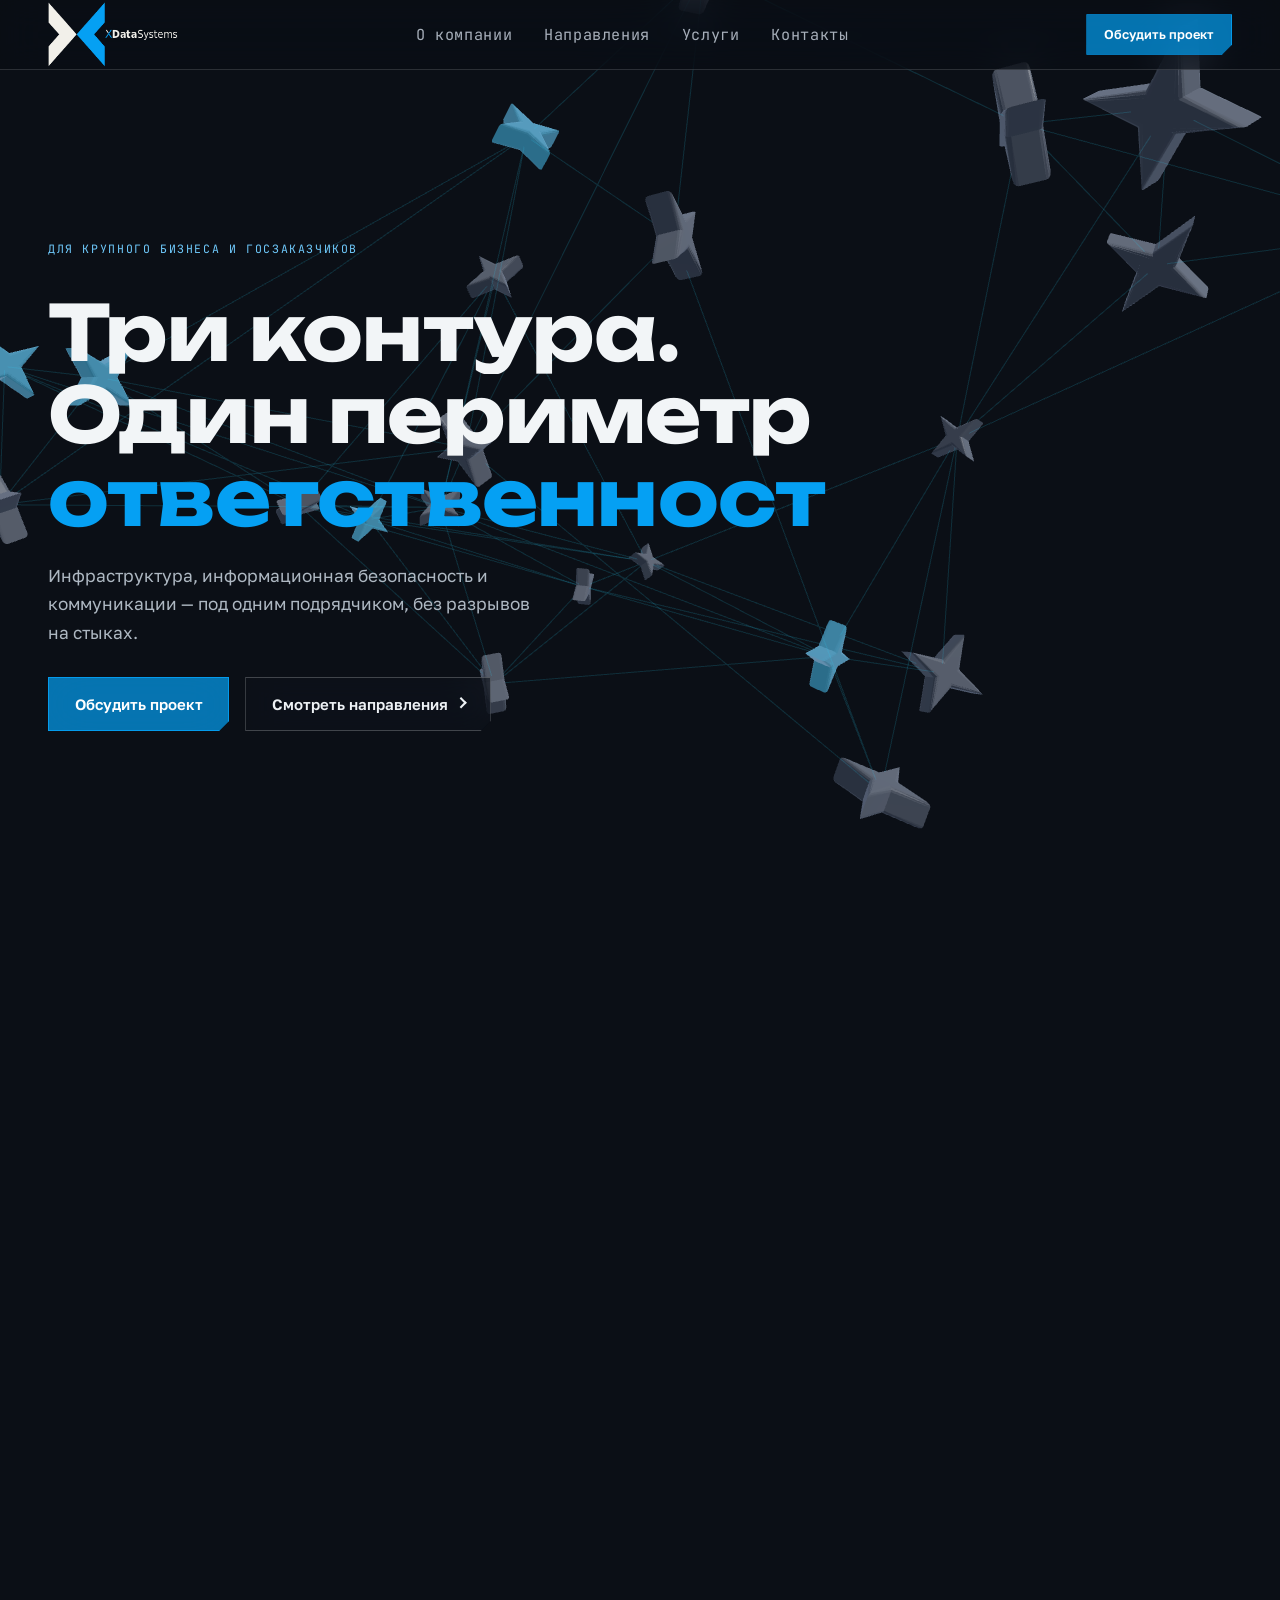
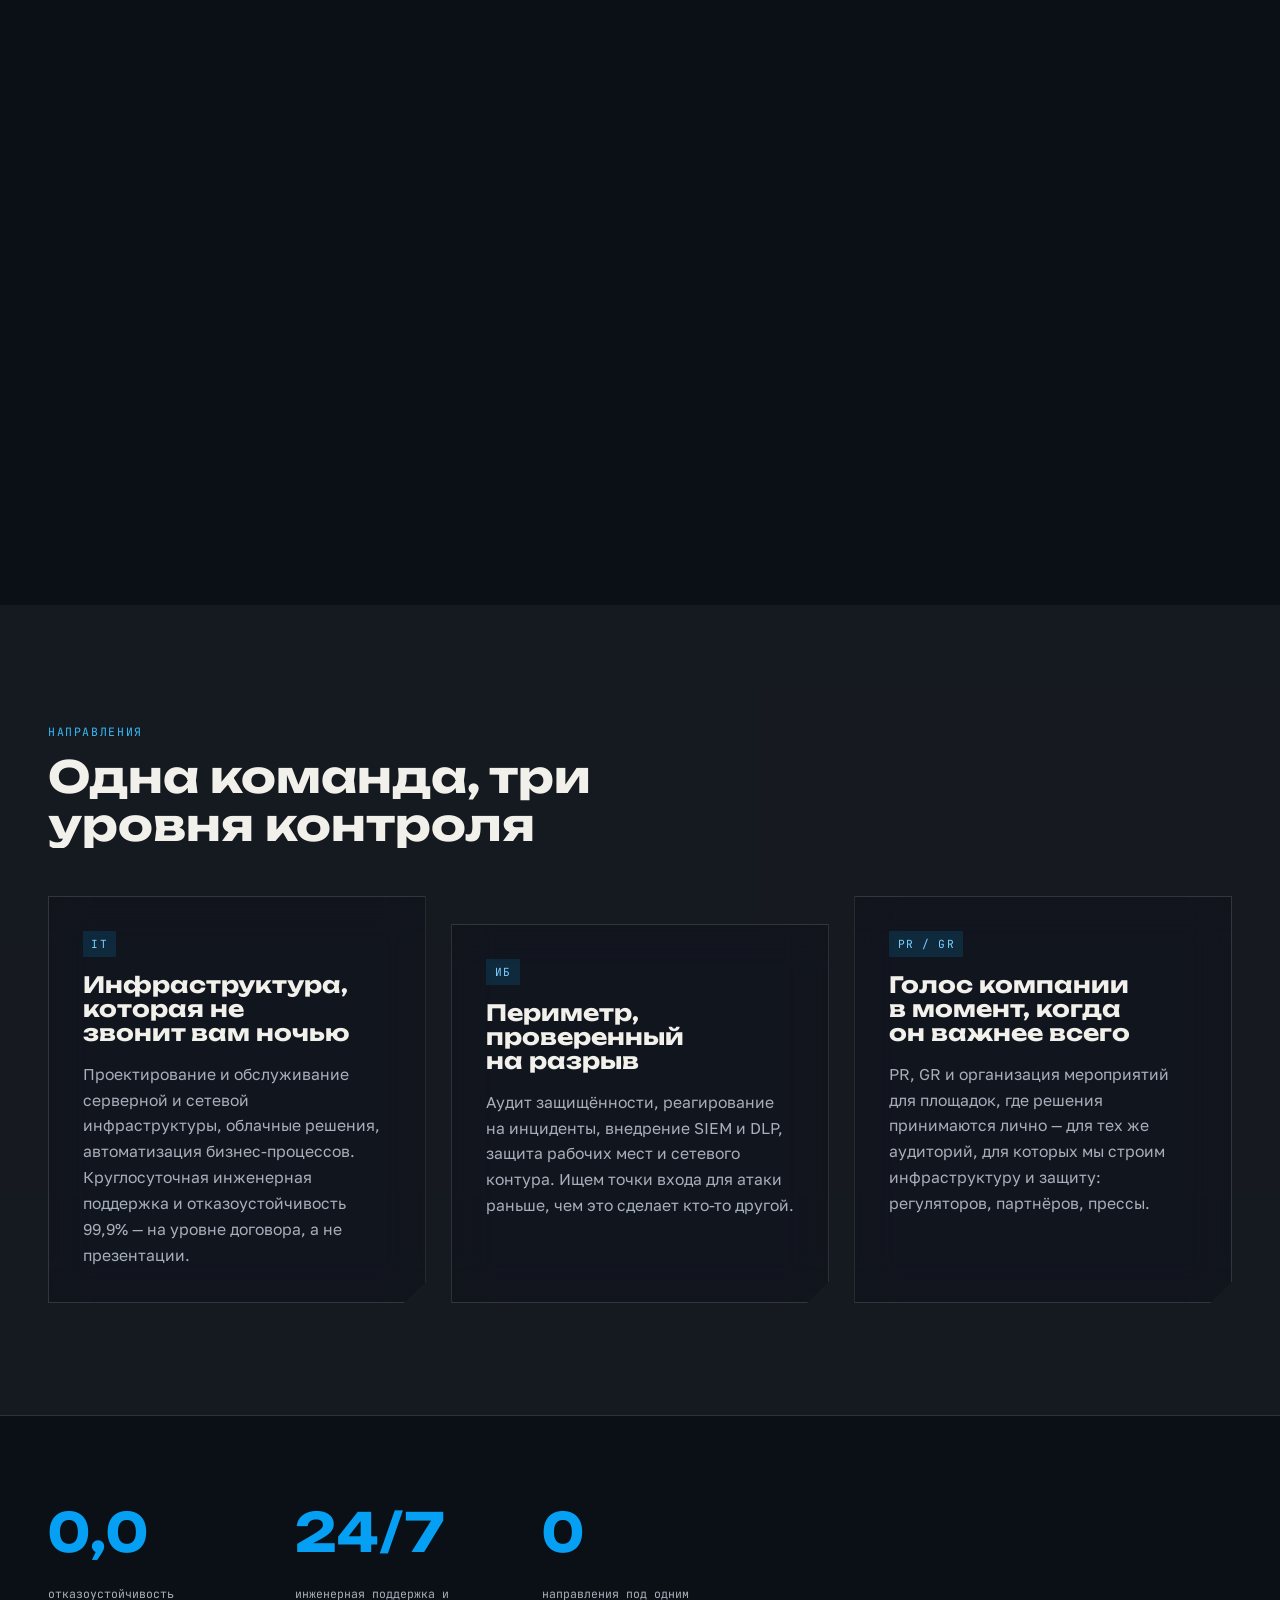
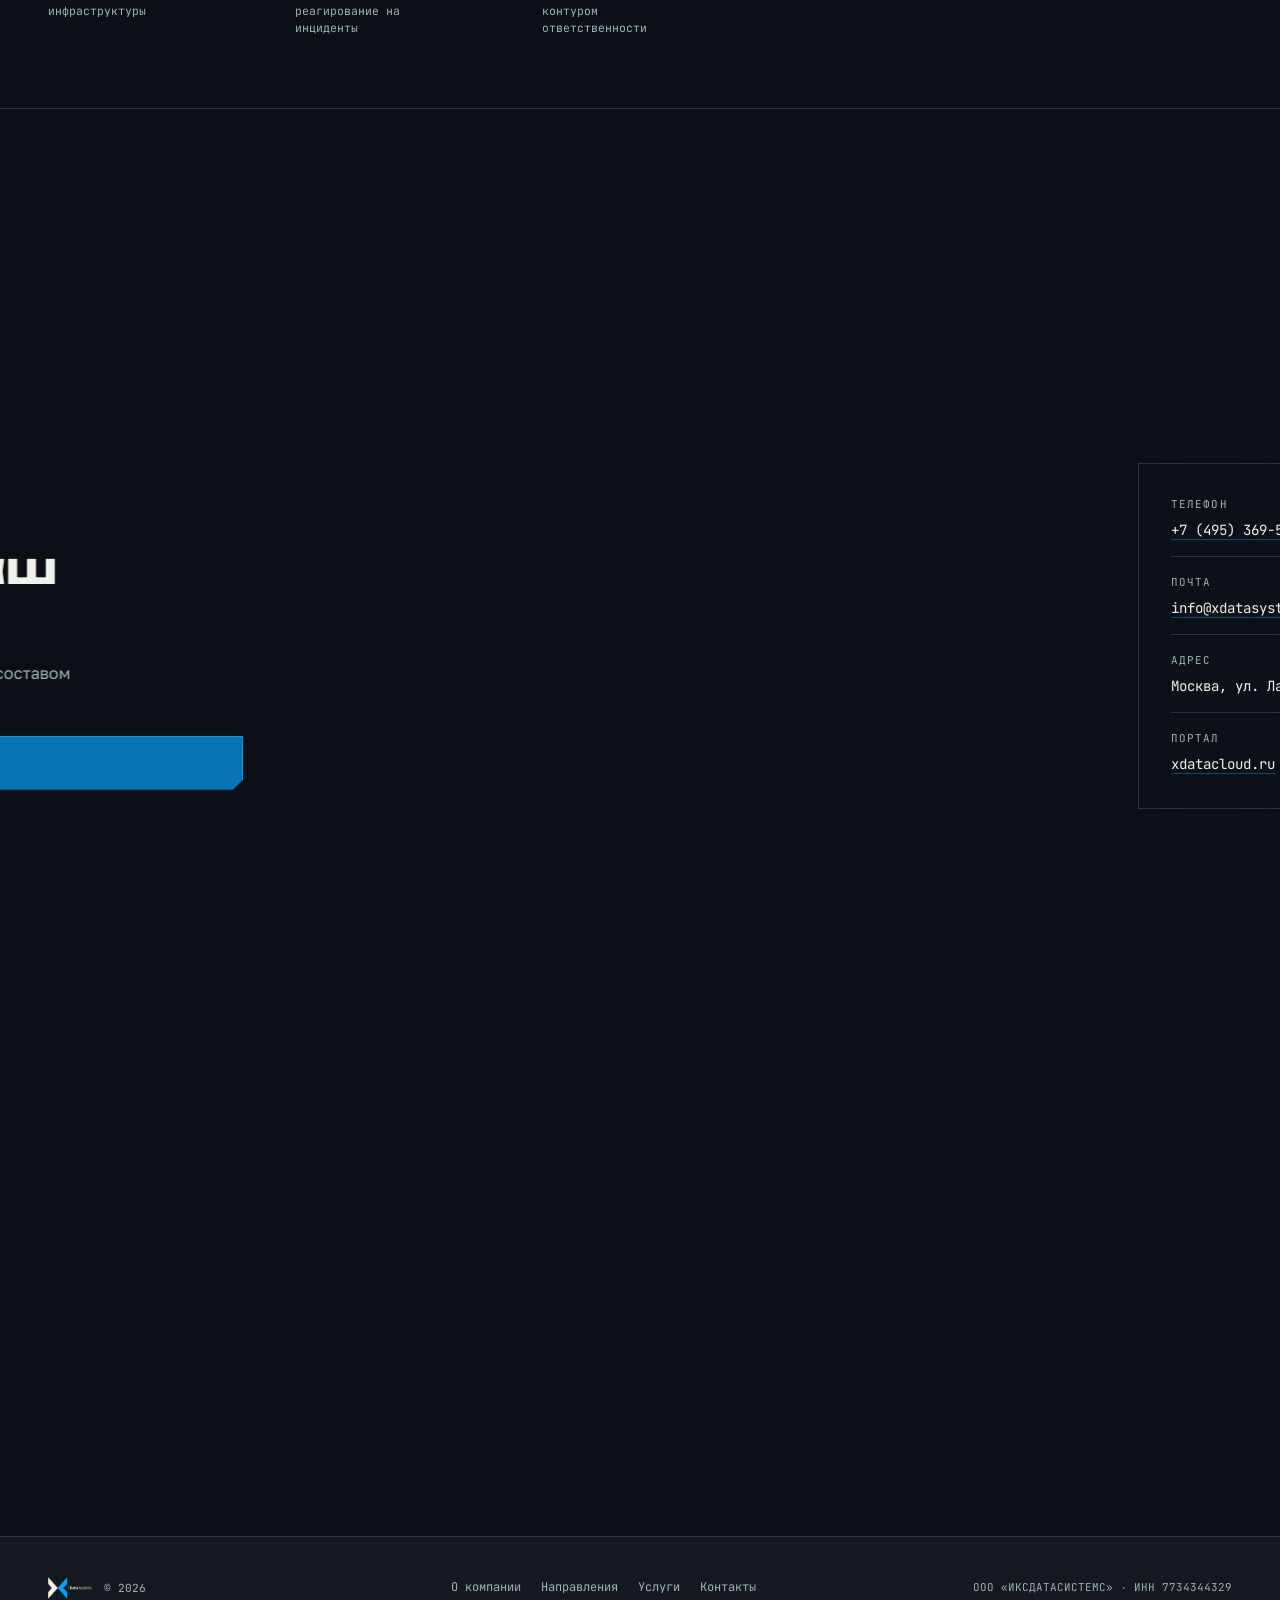
==== index.html @ be824188 "feat: XDataSystems site — dark glass theme, 3D background, scroll choreography Static multi-page sit" ====
<!doctype html>
<html lang="ru">
<head>
  <meta charset="utf-8">
  <meta name="viewport" content="width=device-width, initial-scale=1">
  <title>XDataSystems — Три контура. Один периметр.</title>
  <meta name="description" content="XDataSystems — инфраструктура, информационная безопасность и коммуникации под одним подрядчиком.">
  <link rel="icon" href="img/logo.png">
  <link rel="stylesheet" href="css/base.css">
  <link rel="stylesheet" href="css/index.css">
</head>
<body>
  <canvas id="bg-scene" aria-hidden="true"></canvas>
  <div class="scroll-progress"></div>

  <header class="site-header">
    <div class="container nav">
      <a href="index.html" class="nav-logo"><img src="img/logo-light.png" alt="XDataSystems"></a>
      <input type="checkbox" id="nav-toggle" class="nav-toggle">
      <ul class="nav-links">
        <li><a href="index.html#about">О компании</a></li>
        <li><a href="index.html#pillars">Направления</a></li>
        <li><a href="pages.html">Услуги</a></li>
        <li><a href="index.html#contact">Контакты</a></li>
      </ul>
      <div class="nav-right">
        <a href="index.html#contact" class="btn btn-primary btn-small">Обсудить проект</a>
        <label for="nav-toggle" class="nav-toggle-label" aria-label="Меню">
          <span></span><span></span><span></span>
        </label>
      </div>
    </div>
  </header>

  <main>
    <section id="hero" class="hero">
      <div class="container">
        <div class="hero-inner">
          <p class="kicker reveal-line">Для крупного бизнеса и госзаказчиков</p>
          <h1 class="hero-title">
            <span class="line-mask"><span class="line-inner">Три контура.</span></span>
            <span class="line-mask"><span class="line-inner">Один периметр</span></span>
            <span class="line-mask"><span class="line-inner">ответственности.</span></span>
          </h1>
          <p class="hero-sub reveal-line">Инфраструктура, информационная безопасность и коммуникации — под одним подрядчиком, без разрывов на стыках.</p>
          <div class="hero-cta reveal-line">
            <a href="#contact" class="btn btn-primary">Обсудить проект</a>
            <a href="#about" class="btn btn-ghost">Смотреть направления <span class="btn-arrow" aria-hidden="true"></span></a>
          </div>
        </div>
      </div>
    </section>

    <section id="about" class="about">
      <!-- held by its own pin so the parallax + heading wipe have time to
           read, instead of flashing past at native scroll speed -->
      <div id="about-pin-wrap" class="pin-wrap pin-wrap-medium">
        <div class="pin-stage">
          <div class="container">
            <div class="about-head" data-reveal="clip">
              <p class="kicker">О компании</p>
              <h2>Когда системы, защита и репутация — один периметр</h2>
            </div>
            <div class="about-body" data-reveal="clip">
              <p>Крупная организация редко теряет данные и репутацию по отдельности: инцидент в инфраструктуре становится темой для прессы быстрее, чем успевает отреагировать служба безопасности. XDataSystems строит инфраструктуру, защищает её и говорит от имени заказчика в публичном поле — как один подрядчик с единым контуром ответственности, а не три подрядчика, которые обмениваются письмами постфактум.</p>
            </div>
          </div>
        </div>
      </div>
    </section>

    <section id="pillars" class="pillars">
      <div class="container">
        <div class="pillars-head" data-reveal="clip">
          <p class="kicker">Направления</p>
          <h2>Одна команда, три уровня контроля</h2>
        </div>

        <article class="pillar-card card-a" data-reveal="up">
          <span class="pillar-tag">IT</span>
          <h3>Инфраструктура, которая не звонит вам ночью</h3>
          <p>Проектирование и обслуживание серверной и сетевой инфраструктуры, облачные решения, автоматизация бизнес-процессов. Круглосуточная инженерная поддержка и отказоустойчивость 99,9% — на уровне договора, а не презентации.</p>
        </article>

        <article class="pillar-card card-b" data-reveal="up" data-reveal-delay="1">
          <span class="pillar-tag">ИБ</span>
          <h3>Периметр, проверенный на разрыв</h3>
          <p>Аудит защищённости, реагирование на инциденты, внедрение SIEM и DLP, защита рабочих мест и сетевого контура. Ищем точки входа для атаки раньше, чем это сделает кто-то другой.</p>
        </article>

        <article class="pillar-card card-c" data-reveal="up" data-reveal-delay="2">
          <span class="pillar-tag">PR / GR</span>
          <h3>Голос компании в момент, когда он важнее всего</h3>
          <p>PR, GR и организация мероприятий для площадок, где решения принимаются лично — для тех же аудиторий, для которых мы строим инфраструктуру и защиту: регуляторов, партнёров, прессы.</p>
        </article>
      </div>
    </section>

    <section id="stats" class="stats" aria-label="Показатели">
      <h2 class="sr-only">Показатели</h2>
      <div class="container stats-grid">
        <div class="stat" data-reveal="up">
          <span class="stat-num" data-count data-value="99.9">0</span>
          <span class="stat-label">отказоустойчивость инфраструктуры</span>
        </div>
        <div class="stat" data-reveal="up" data-reveal-delay="1">
          <span class="stat-num">24/7</span>
          <span class="stat-label">инженерная поддержка и реагирование на инциденты</span>
        </div>
        <div class="stat" data-reveal="up" data-reveal-delay="2">
          <span class="stat-num" data-count data-value="3">0</span>
          <span class="stat-label">направления под одним контуром ответственности</span>
        </div>
      </div>
    </section>

    <section id="contact" class="contact">
      <!-- pinned "closing perimeter": the two panels hold apart, then
           converge as you scroll through — a different mechanic again -->
      <div id="contact-pin-wrap" class="pin-wrap pin-wrap-short">
        <div class="pin-stage">
          <div class="container">
            <div class="contact-lead" data-reveal="left">
              <p class="kicker">Контакты</p>
              <h2>Обсудим ваш периметр</h2>
              <p>Опишите задачу — вернёмся с оценкой и составом команды в течение рабочего дня.</p>
              <a href="mailto:info@xdatasystems.ru" class="btn btn-primary">Написать на info@xdatasystems.ru</a>
            </div>
            <div class="contact-data" data-reveal="right" data-reveal-delay="1">
              <dl>
                <div><dt>Телефон</dt><dd><a href="tel:+74953695650">+7 (495) 369-56-50</a></dd></div>
                <div><dt>Почта</dt><dd><a href="mailto:info@xdatasystems.ru">info@xdatasystems.ru</a></dd></div>
                <div><dt>Адрес</dt><dd>Москва, ул. Лазо, 14-2-21</dd></div>
                <div><dt>Портал</dt><dd><a href="https://xdatacloud.ru">xdatacloud.ru</a></dd></div>
              </dl>
            </div>
          </div>
        </div>
      </div>
    </section>
  </main>

  <footer class="site-footer">
    <div class="container footer-grid">
      <div class="footer-brand"><img src="img/logo-light.png" alt="XDataSystems"><span>© 2026</span></div>
      <nav class="footer-links">
        <a href="index.html#about">О компании</a>
        <a href="index.html#pillars">Направления</a>
        <a href="pages.html">Услуги</a>
        <a href="index.html#contact">Контакты</a>
      </nav>
      <div class="footer-legal">ООО «ИКСДАТАСИСТЕМС» · ИНН 7734344329</div>
    </div>
  </footer>

  <script src="js/main.js"></script>

  <!-- self-hosted, no CDN: three.js core (bg-scene needs PMREMGenerator +
       MeshPhysicalMaterial, both in core — no postprocessing chain needed
       since bg-scene renders directly, no bloom pass) + GSAP/ScrollTrigger
       for the camera choreography -->
  <script src="js/vendor/three/three.min.js"></script>
  <script src="js/vendor/gsap/gsap.min.js"></script>
  <script src="js/vendor/gsap/ScrollTrigger.min.js"></script>
  <script src="js/bg-scene.js"></script>
</body>
</html>
---- css/base.css ----
/* =========================================================
   base.css — shared foundation for ALL templates.
   index.css and pages.css add ONLY what is unique to that
   template. Colors, type, nav, footer, buttons, reveal
   animation engine and layout grid all live here once.
   ========================================================= */

/* ---------- fonts (self-hosted, real files, not CDN) ---------- */
@font-face{ font-family:'Unbounded'; font-weight:700; font-style:normal; font-display:swap; src:url('../fonts/unbounded-700.woff2') format('woff2'); }
@font-face{ font-family:'Unbounded'; font-weight:900; font-style:normal; font-display:swap; src:url('../fonts/unbounded-900.woff2') format('woff2'); }
@font-face{ font-family:'Golos Text'; font-weight:400; font-style:normal; font-display:swap; src:url('../fonts/golos-400.woff2') format('woff2'); }
@font-face{ font-family:'Golos Text'; font-weight:500; font-style:normal; font-display:swap; src:url('../fonts/golos-500.woff2') format('woff2'); }
@font-face{ font-family:'Golos Text'; font-weight:600; font-style:normal; font-display:swap; src:url('../fonts/golos-600.woff2') format('woff2'); }
@font-face{ font-family:'JetBrains Mono'; font-weight:400; font-style:normal; font-display:swap; src:url('../fonts/jbmono-400.woff2') format('woff2'); }
@font-face{ font-family:'JetBrains Mono'; font-weight:500; font-style:normal; font-display:swap; src:url('../fonts/jbmono-500.woff2') format('woff2'); }

/* ---------- tokens ----------
   Dark-glass theme: the page itself is transparent so the fixed
   #bg-scene 3D layer (see below) shows through everywhere, not just
   behind the hero. Text/neutrals flip to light-on-dark; --blue stays
   the exact brand blue sampled from the logo. */
:root{
  --blue: #05a0f3;
  --blue-deep: #35bbfb; /* lighter tint for hover on dark, deep blue would vanish */
  --ink: #f2f0ea;       /* primary text — light, warm-neutral */
  --gray: #a7afba;      /* secondary text */
  --mist: rgba(255,255,255,.045); /* broad section wash, no blur needed at this size */
  --paper: transparent; /* body background — the 3D layer shows through */
  --surface: #10141c;   /* solid fallback where transparency would break UX (mobile nav) */

  --glass-bg: rgba(15,19,27,.55);
  --glass-blur: blur(20px) saturate(150%);

  --line: rgba(255,255,255,.14);
  --blue-dim: rgba(5,160,243,.14);
  --blue-line: rgba(5,160,243,.4);

  --font-display: 'Unbounded', sans-serif;
  --font-body: 'Golos Text', sans-serif;
  --font-mono: 'JetBrains Mono', monospace;

  --fs-h1: clamp(2.25rem, 6vw, 5rem);
  --fs-h2: clamp(1.75rem, 3.6vw, 2.75rem);
  --fs-h3: clamp(1.1rem, 1.8vw, 1.4rem);
  --fs-body: 1.05rem;

  --cut: 16px; /* the signature clipped-corner size, echoes the logo's angular mark */
  --nav-h: 70px;
}

/* ---------- reset ---------- */
*, *::before, *::after{ box-sizing:border-box; }
html{ scroll-behavior:auto; }
body{ margin:0; }
img, svg, canvas{ display:block; max-width:100%; }
ul{ margin:0; padding:0; list-style:none; }
a{ color:inherit; text-decoration:none; }
button{ font:inherit; }

html{ background:#0b0f16; } /* seen only if a browser paints before the canvas/JS is ready */
body{
  background: var(--paper);
  color: var(--ink);
  font-family: var(--font-body);
  font-size: var(--fs-body);
  line-height: 1.65;
  -webkit-font-smoothing: antialiased;
}
::selection{ background: var(--blue); color:#fff; }
:focus-visible{ outline:2px solid var(--blue); outline-offset:3px; }

/* ---------- persistent 3D background ----------
   Fixed behind literally everything; the page's own sections stay
   transparent (or a faint --mist wash) so this reads through as you
   scroll, instead of being hero-only decoration. */
#bg-scene{
  position:fixed; inset:0; width:100vw; height:100vh;
  z-index:-1; background:#0b0f16; /* instant fallback color before WebGL's first frame */
}

h1,h2,h3{ font-family: var(--font-display); color: var(--ink); font-weight:700; line-height:1.08; margin:0; text-wrap:balance; }
h2{ font-size: var(--fs-h2); }
h3{ font-size: var(--fs-h3); }
p{ margin:0; color: var(--gray); }

.sr-only{ position:absolute; width:1px; height:1px; padding:0; margin:-1px; overflow:hidden; clip:rect(0,0,0,0); white-space:nowrap; border:0; }

.kicker{
  font-family: var(--font-mono);
  font-size:.72rem; letter-spacing:.14em; text-transform:uppercase;
  color: var(--blue-deep);
  display:inline-block; margin-bottom:.75rem;
}

/* ---------- layout ---------- */
.container{
  display:grid;
  grid-template-columns: repeat(12, 1fr);
  column-gap: clamp(1rem, 2vw, 1.75rem);
  padding-inline: clamp(1.25rem, 4vw, 3rem);
  max-width: 1320px;
  margin-inline:auto;
}
.full{ grid-column: 1 / -1; }

/* ---------- buttons (signature clipped corner, no rounded-lg) ----------
   both variants are glass now, not flat fills — a translucent blue pane
   for primary, dark glass for ghost, so buttons read as the same material
   as the cards instead of sitting on top of the scene like flat UI chrome. */
.btn{
  font-family: var(--font-body); font-weight:600; font-size:.94rem;
  padding:.85rem 1.6rem;
  display:inline-flex; align-items:center; gap:.55rem;
  clip-path: polygon(0 0, 100% 0, 100% calc(100% - 10px), calc(100% - 10px) 100%, 0 100%);
  transition: transform .22s ease, background .22s ease, color .22s ease, border-color .22s ease;
  border:1px solid transparent;
  -webkit-backdrop-filter: var(--glass-blur); backdrop-filter: var(--glass-blur);
}
.btn-primary{ background: rgba(5,160,243,.7); color:#fff; border-color: rgba(5,160,243,.9); }
.btn-primary:hover{ background: rgba(5,160,243,.88); transform: translateY(-2px); }
.btn-ghost{ background: var(--glass-bg); color: var(--ink); border-color: var(--line); }
.btn-ghost:hover{ border-color: var(--blue); color: var(--blue-deep); background: rgba(5,160,243,.12); transform: translateY(-2px); }
.btn-small{ padding:.55rem 1.05rem; font-size:.8rem; }
.btn-arrow{ width:.5em; height:.5em; border-right:2px solid currentColor; border-bottom:2px solid currentColor; transform:rotate(-45deg); margin-top:-.2em; }

/* ---------- site header / nav (shared markup+behavior on every template) ---------- */
.site-header{
  position:fixed; top:0; left:0; right:0; height:var(--nav-h); z-index:100;
  background: rgba(10,13,19,.55);
  -webkit-backdrop-filter: var(--glass-blur); backdrop-filter: var(--glass-blur);
  border-bottom:1px solid var(--line);
}
.nav{
  height:100%; display:flex; align-items:center; justify-content:space-between;
}
.nav-logo{ display:flex; align-items:center; }
.nav-logo img{ height:65px; width:auto; }
.nav-links{ display:flex; align-items:center; gap:2rem; }
.nav-links a{
  font-family: var(--font-mono); font-size:.95rem; letter-spacing:.04em;
  color: var(--gray); transition: color .2s ease;
}
.nav-links a:hover{ color: var(--blue-deep); }
.nav-links a[aria-current="page"]{ color: var(--blue-deep); font-weight:600; }
.nav-right{ display:flex; align-items:center; gap:1.75rem; }

.nav-toggle{ display:none; }
.nav-toggle-label{ display:none; }
@media (max-width: 860px){
  .nav-links{
    position:fixed; inset: var(--nav-h) 0 0 0; background: var(--surface);
    flex-direction:column; align-items:flex-start; gap:1.5rem;
    padding: 2rem clamp(1.25rem,4vw,3rem);
    transform: translateX(100%); transition: transform .35s cubic-bezier(.16,1,.3,1);
  }
  .nav-links a{ font-size:1rem; }
  .nav-toggle:checked ~ .nav-links{ transform: translateX(0); }
  .nav-toggle-label{
    display:flex; flex-direction:column; gap:5px; width:22px; cursor:pointer; z-index:101;
  }
  .nav-toggle-label span{ height:2px; background:var(--ink); transition: transform .25s ease, opacity .25s ease; }
  .nav-toggle:checked ~ .nav-toggle-label span:nth-child(1){ transform: translateY(7px) rotate(45deg); }
  .nav-toggle:checked ~ .nav-toggle-label span:nth-child(2){ opacity:0; }
  .nav-toggle:checked ~ .nav-toggle-label span:nth-child(3){ transform: translateY(-7px) rotate(-45deg); }
  .nav .btn-small{ display:none; }
}

/* ---------- scroll progress (thin, functional, shared) ---------- */
.scroll-progress{
  position:fixed; top:0; left:0; height:3px; width:0%; background: var(--blue);
  z-index:200; transition: width .05s linear;
}

/* ---------- breadcrumb (used on interior templates, generic enough to share) ---------- */
.breadcrumb{
  display:flex; flex-wrap:wrap; gap:.5rem; align-items:center;
  font-family: var(--font-mono); font-size:.75rem; color: var(--gray); letter-spacing:.02em;
}
.breadcrumb a{ color: var(--gray); }
.breadcrumb a:hover{ color: var(--blue-deep); }
.breadcrumb .sep{ color: var(--line); }

/* ---------- footer ---------- */
.site-footer{ border-top:1px solid var(--line); padding-block:2.5rem; background: var(--mist); }
.footer-grid{ align-items:center; row-gap:1.25rem; }
.footer-brand{ grid-column: 1 / 5; display:flex; align-items:center; gap:.75rem; }
.footer-brand img{ height:22px; }
.footer-brand span{ font-family: var(--font-mono); font-size:.7rem; color: var(--gray); }
.footer-links{ grid-column: 5 / 9; display:flex; flex-wrap:wrap; gap:1.25rem; font-family: var(--font-mono); font-size:.75rem; }
.footer-links a{ color: var(--gray); }
.footer-links a:hover{ color: var(--blue-deep); }
.footer-legal{ grid-column: 9 / 13; text-align:right; font-family: var(--font-mono); font-size:.68rem; color: var(--gray); }
@media (max-width: 860px){
  .footer-brand, .footer-links, .footer-legal{ grid-column: 1 / -1; text-align:left; }
}

/* ---------- reveal-on-scroll engine (shared by every template) ---------- */
[data-reveal]{ transition: opacity .8s ease, transform .9s cubic-bezier(.16,1,.3,1), clip-path 1s cubic-bezier(.16,1,.3,1); }

[data-reveal="clip"]{ clip-path: inset(0 0 100% 0); opacity:0; }
[data-reveal="clip"].is-visible{ clip-path: inset(0 0 0% 0); opacity:1; }

[data-reveal="up"]{ opacity:0; transform: translateY(24px); }
[data-reveal="up"].is-visible{ opacity:1; transform: translateY(0); }

[data-reveal="left"]{ opacity:0; transform: translateX(-28px); }
[data-reveal="left"].is-visible{ opacity:1; transform: translateX(0); }

[data-reveal="right"]{ opacity:0; transform: translateX(28px); }
[data-reveal="right"].is-visible{ opacity:1; transform: translateX(0); }

[data-reveal-delay="1"]{ transition-delay:.1s; }
[data-reveal-delay="2"]{ transition-delay:.2s; }
[data-reveal-delay="3"]{ transition-delay:.3s; }

.line-mask{ display:block; overflow:hidden; }
.line-inner{ display:block; transform: translateY(112%); transition: transform 1s cubic-bezier(.16,1,.3,1); }
body.loaded .line-inner{ transform: translateY(0); }
.line-mask:nth-child(1) .line-inner{ transition-delay:.12s; }
.line-mask:nth-child(2) .line-inner{ transition-delay:.24s; }
.line-mask:nth-child(3) .line-inner{ transition-delay:.36s; }

@media (prefers-reduced-motion: reduce){
  [data-reveal], .line-inner{ transition:none !important; opacity:1 !important; transform:none !important; clip-path:none !important; }
}

/* ---------- pinned scroll-track: generic "hold the section, animate its
   content across the hold" mechanism. main.js drives the actual motion;
   any page can reuse the wrap/stage pair for its own content. ---------- */
.pin-wrap{ position:relative; height:190vh; }
.pin-wrap-medium{ height:145vh; }
.pin-wrap-short{ height:150vh; }
.pin-stage{ position:sticky; top:0; height:100vh; display:flex; align-items:center; overflow:hidden; }

@media (prefers-reduced-motion: reduce){
  .pin-wrap{ height:auto !important; }
  .pin-stage{ position:static !important; height:auto !important; overflow:visible !important; padding-block: clamp(2rem,5vw,3.5rem); }
}

/* no-js: never leave content invisible */
.no-js [data-reveal], .no-js .line-inner{ opacity:1 !important; transform:none !important; clip-path:none !important; }
---- css/index.css ----
/* =========================================================
   index.css — ONLY what is unique to the homepage.
   Everything shared (colors, type, nav, footer, buttons,
   reveal engine, glass tokens) lives in base.css. The 3D
   background itself lives in #bg-scene (fixed, z-index:-1,
   see base.css) — every section here is transparent or a
   faint --mist wash so it reads through as you scroll.
   ========================================================= */

/* ---------- hero ---------- */
.hero{
  position:relative; overflow:hidden;
  min-height: 100vh;
  padding-top: var(--nav-h);
  display:flex; align-items:center;
}

.hero-inner{
  position:relative; z-index:2;
  grid-column: 1 / 9;
  padding-block: clamp(2.5rem, 6vw, 4rem);
  display:flex; flex-direction:column; gap:1.35rem;
  /* recedes as you start scrolling, instead of just sliding off under the next section */
  opacity: calc(1 - var(--scrub, 0) * 1.15);
  transform: translateY(calc(var(--scrub, 0) * 40px)) scale(calc(1 - var(--scrub, 0) * 0.06));
}
@media (max-width: 900px){ .hero-inner{ grid-column: 1 / -1; } }
@media (prefers-reduced-motion: reduce){
  .hero-inner{ opacity:1 !important; transform:none !important; }
}

.hero-inner .kicker{ color: #6fc9fb; }
.hero-title .line-inner{ color: #f2f5f7; }
.hero-title .line-mask:last-child .line-inner{ color: var(--blue); }
.hero-sub{ color:#aeb8c2; }
.hero .btn-ghost{ border-color: rgba(255,255,255,.22); color:#eef2f5; }
.hero .btn-ghost:hover{ border-color: var(--blue); color: var(--blue); }

.reveal-line{ opacity:0; transform: translateY(14px); transition: opacity .8s ease, transform .8s cubic-bezier(.16,1,.3,1); }
body.loaded .reveal-line{ opacity:1; transform: translateY(0); }
.hero-sub.reveal-line{ transition-delay:.5s; }
.hero-cta.reveal-line{ transition-delay:.65s; }
.hero-inner > .kicker.reveal-line{ transition-delay:.05s; }

.hero-title{ font-size: var(--fs-h1); letter-spacing:-.01em; }
.hero-sub{ max-width:46ch; font-size:1.08rem; }
.hero-cta{ display:flex; gap:1rem; flex-wrap:wrap; margin-top:.5rem; }

/* ---------- about: pinned two-speed parallax + a heading that wipes in
   as the hold progresses — a different mechanic from the hero's recede
   and the pillars below. ---------- */
.about{ overflow:clip; }
.about-head{ grid-column: 1 / 6; transform: translateY(calc(var(--scrub, 0) * -22px)); }
.about-body{ grid-column: 7 / 13; padding-top:.4rem; transform: translateY(calc(var(--scrub, 0) * 16px)); }
/* the entrance clip/opacity should still ease in, but the scrub transform above must track
   the scrollbar 1:1 with no easing — so replace the generic [data-reveal] transition here */
.about-head, .about-body{ transition: opacity .8s ease, clip-path 1s cubic-bezier(.16,1,.3,1); }
.about-head h2{
  clip-path: inset(0 calc((1 - min(var(--scrub, 0) * 2.5, 1)) * 100%) 0 0);
}
.about-body p{ color: var(--ink); font-size:1.05rem; line-height:1.75; max-width:58ch; }
@media (max-width: 900px){
  .about-head, .about-body{ grid-column: 1 / -1; transform:none; }
  .about-body{ margin-top:1.25rem; }
}
@media (prefers-reduced-motion: reduce){
  .about-head, .about-body{ transform:none !important; }
  .about-head h2{ clip-path:none !important; }
}

/* ---------- pillars: three floating glass cards. The "different scroll
   speed" for this section now comes from the 3D camera doing its big
   orbit move behind them (see js/bg-scene.js), not from the cards
   themselves sliding around — a DOM trick fighting the page's native
   scroll is exactly what read as "cheap" here. ---------- */
.pillars{ padding-block: clamp(4rem, 9vw, 7rem); background: var(--mist); }
.pillars-head{ grid-column: 1 / -1; margin-bottom: clamp(2rem, 5vw, 3rem); max-width:640px; }
.pillar-card{
  grid-column: span 4;
  background: var(--glass-bg);
  -webkit-backdrop-filter: var(--glass-blur); backdrop-filter: var(--glass-blur);
  border:1px solid var(--line);
  clip-path: polygon(0 0, 100% 0, 100% calc(100% - 22px), calc(100% - 22px) 100%, 0 100%);
  padding: clamp(1.5rem, 3vw, 2.1rem);
  display:flex; flex-direction:column; gap:1rem;
}
.pillar-tag{
  font-family: var(--font-mono); font-size:.7rem; letter-spacing:.1em;
  color: #7cd0ff; background: var(--blue-dim);
  padding:.25rem .55rem; display:inline-block; width:fit-content;
}
.pillar-card p{ font-size:.98rem; }
.card-b{ margin-top: 28px; } /* a quiet vertical offset so the row isn't a rigid grid */
@media (max-width: 900px){
  .pillar-card{ grid-column: 1 / -1; }
  .card-b{ margin-top:0; }
}

/* ---------- stats: quick, native-speed section by design — the 3D
   background shows straight through since nothing here blurs it. ---------- */
.stats{
  border-top:1px solid var(--line); border-bottom:1px solid var(--line);
  padding-block: clamp(3rem,6vw,4.5rem);
}
.stats-grid{ grid-column: 1/-1; display:flex; flex-wrap:wrap; gap: clamp(2rem, 6vw, 5rem); }
.stat{ display:flex; flex-direction:column; gap:.5rem; min-width:170px; }
.stat-num{
  font-family: var(--font-display); font-weight:700; color: var(--blue);
  font-size: clamp(2.1rem, 4.8vw, 3.35rem); font-variant-numeric: tabular-nums;
}
.stat-label{ font-family: var(--font-mono); font-size:.72rem; color: var(--gray); line-height:1.5; max-width:22ch; }

/* ---------- contact: pinned "closing perimeter" — the two panels start
   apart and js/main.js converges them as you scroll through. ---------- */
.contact{ padding-block: clamp(3rem, 6vw, 5rem) 0; }
.contact-lead{ grid-column: 1 / 7; display:flex; flex-direction:column; gap:1.35rem; align-self:center; will-change:transform; }
.contact-lead p{ font-size:1.02rem; max-width:44ch; }
.contact-data{
  grid-column: 8 / 13; align-self:center; will-change:transform;
  background: var(--glass-bg);
  -webkit-backdrop-filter: var(--glass-blur); backdrop-filter: var(--glass-blur);
  border:1px solid var(--line);
  padding: clamp(1.5rem,3vw,2rem);
}
/* transform is scroll-scrubbed by JS every frame — it must not inherit the
   generic [data-reveal] transition or the motion will lag behind the scrollbar */
.contact-lead, .contact-data{ transition: opacity .8s ease; }
@media (max-width: 760px){
  .contact-lead, .contact-data{ transform:none !important; }
}
dl{ margin:0; display:flex; flex-direction:column; gap:1.1rem; font-family: var(--font-mono); font-size:.88rem; }
dl > div{ display:flex; flex-direction:column; gap:.3rem; border-bottom:1px solid var(--line); padding-bottom:.85rem; }
dl > div:last-child{ border-bottom:none; padding-bottom:0; }
dt{ color: var(--gray); font-size:.68rem; letter-spacing:.1em; text-transform:uppercase; }
dd{ margin:0; color: var(--ink); }
dd a{ border-bottom:1px solid var(--blue-line); transition: color .2s ease, border-color .2s ease; }
dd a:hover{ color: var(--blue-deep); border-color: var(--blue-deep); }
@media (max-width: 900px){
  .contact-lead, .contact-data{ grid-column: 1 / -1; }
  .contact-data{ margin-top:2rem; }
}
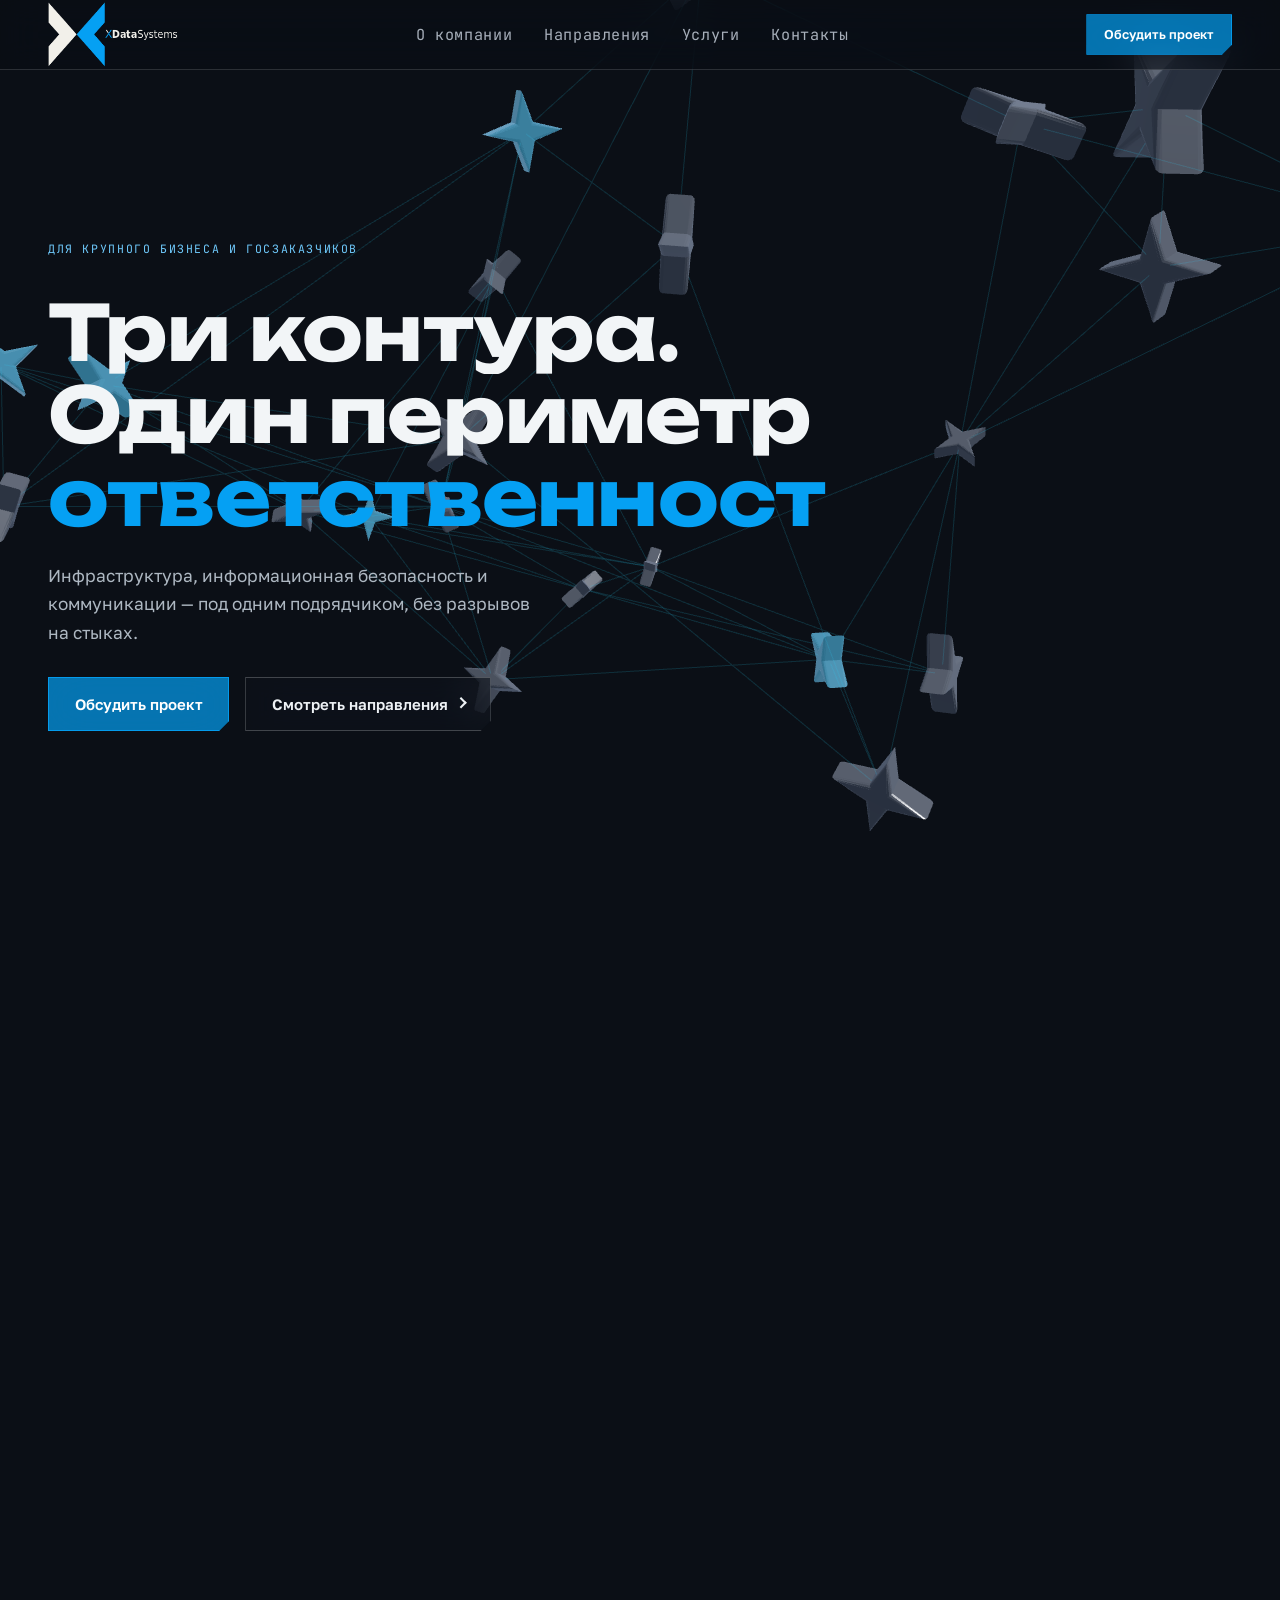
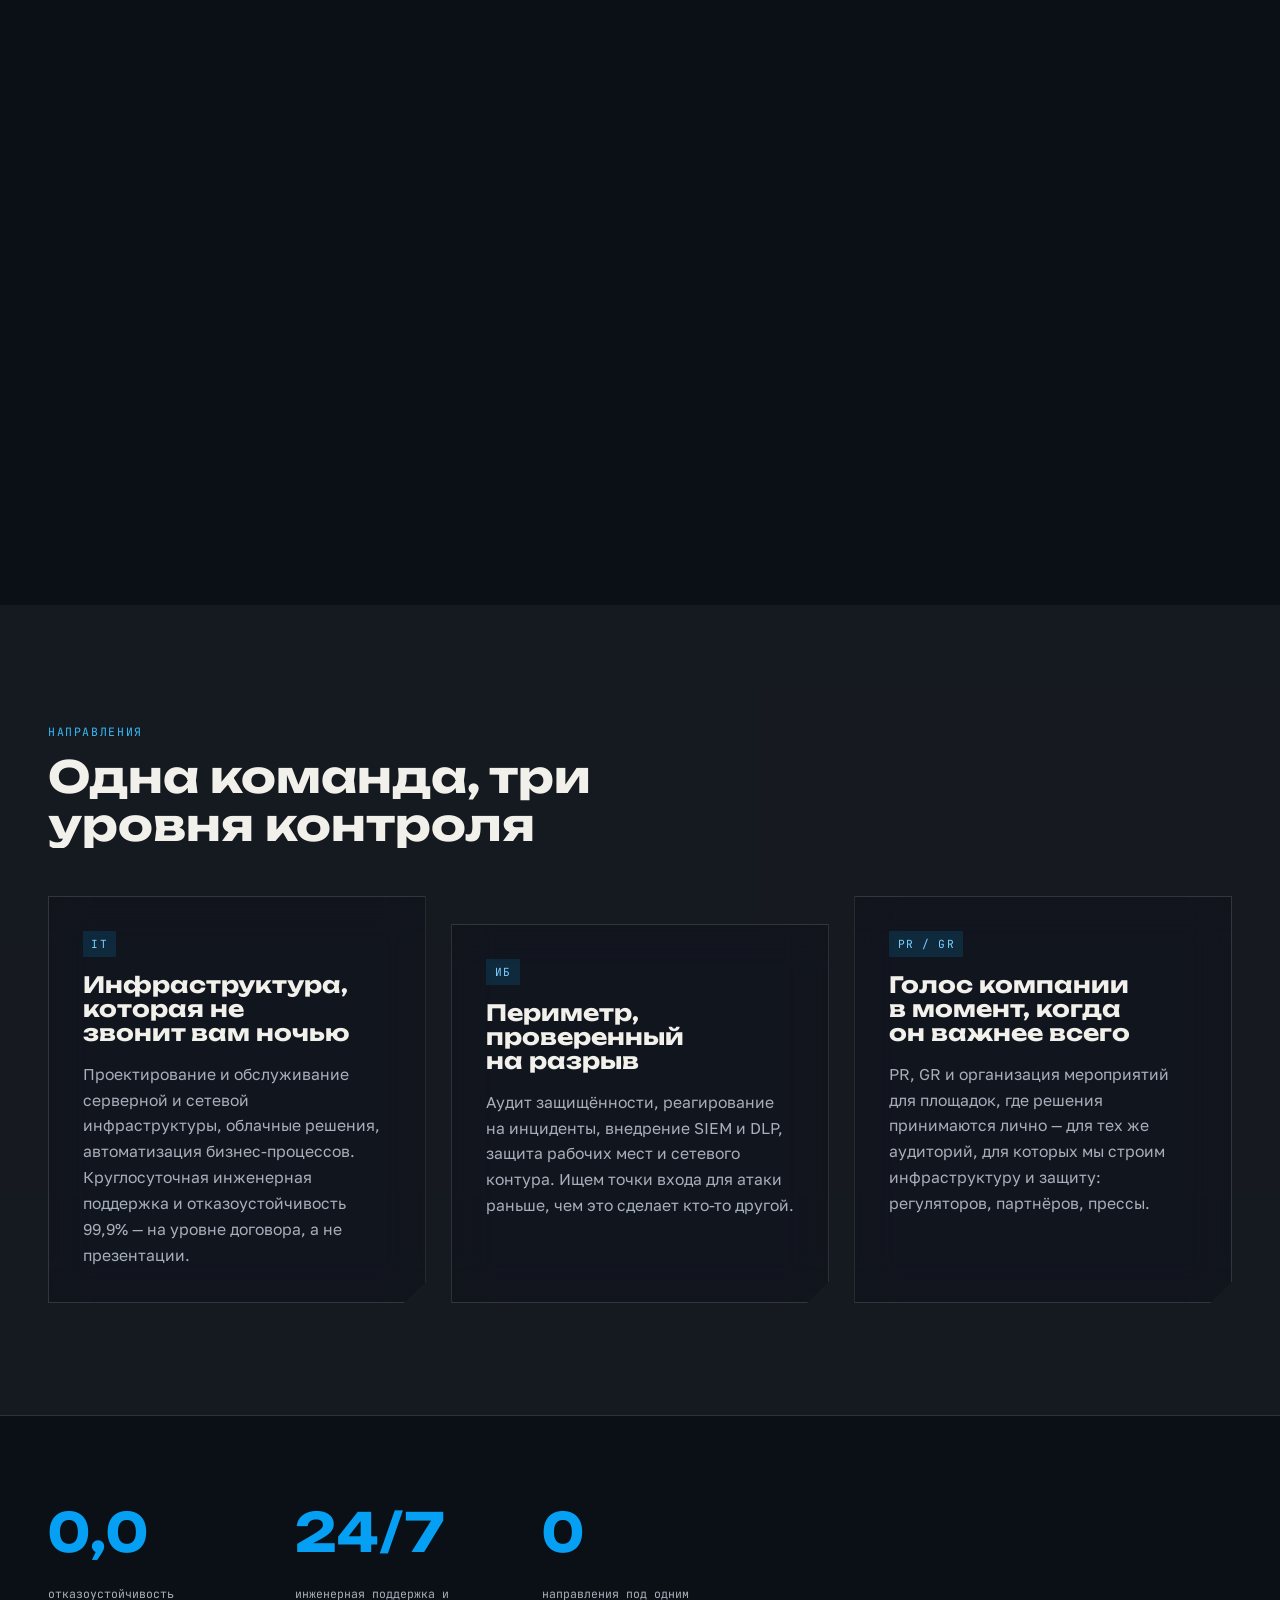
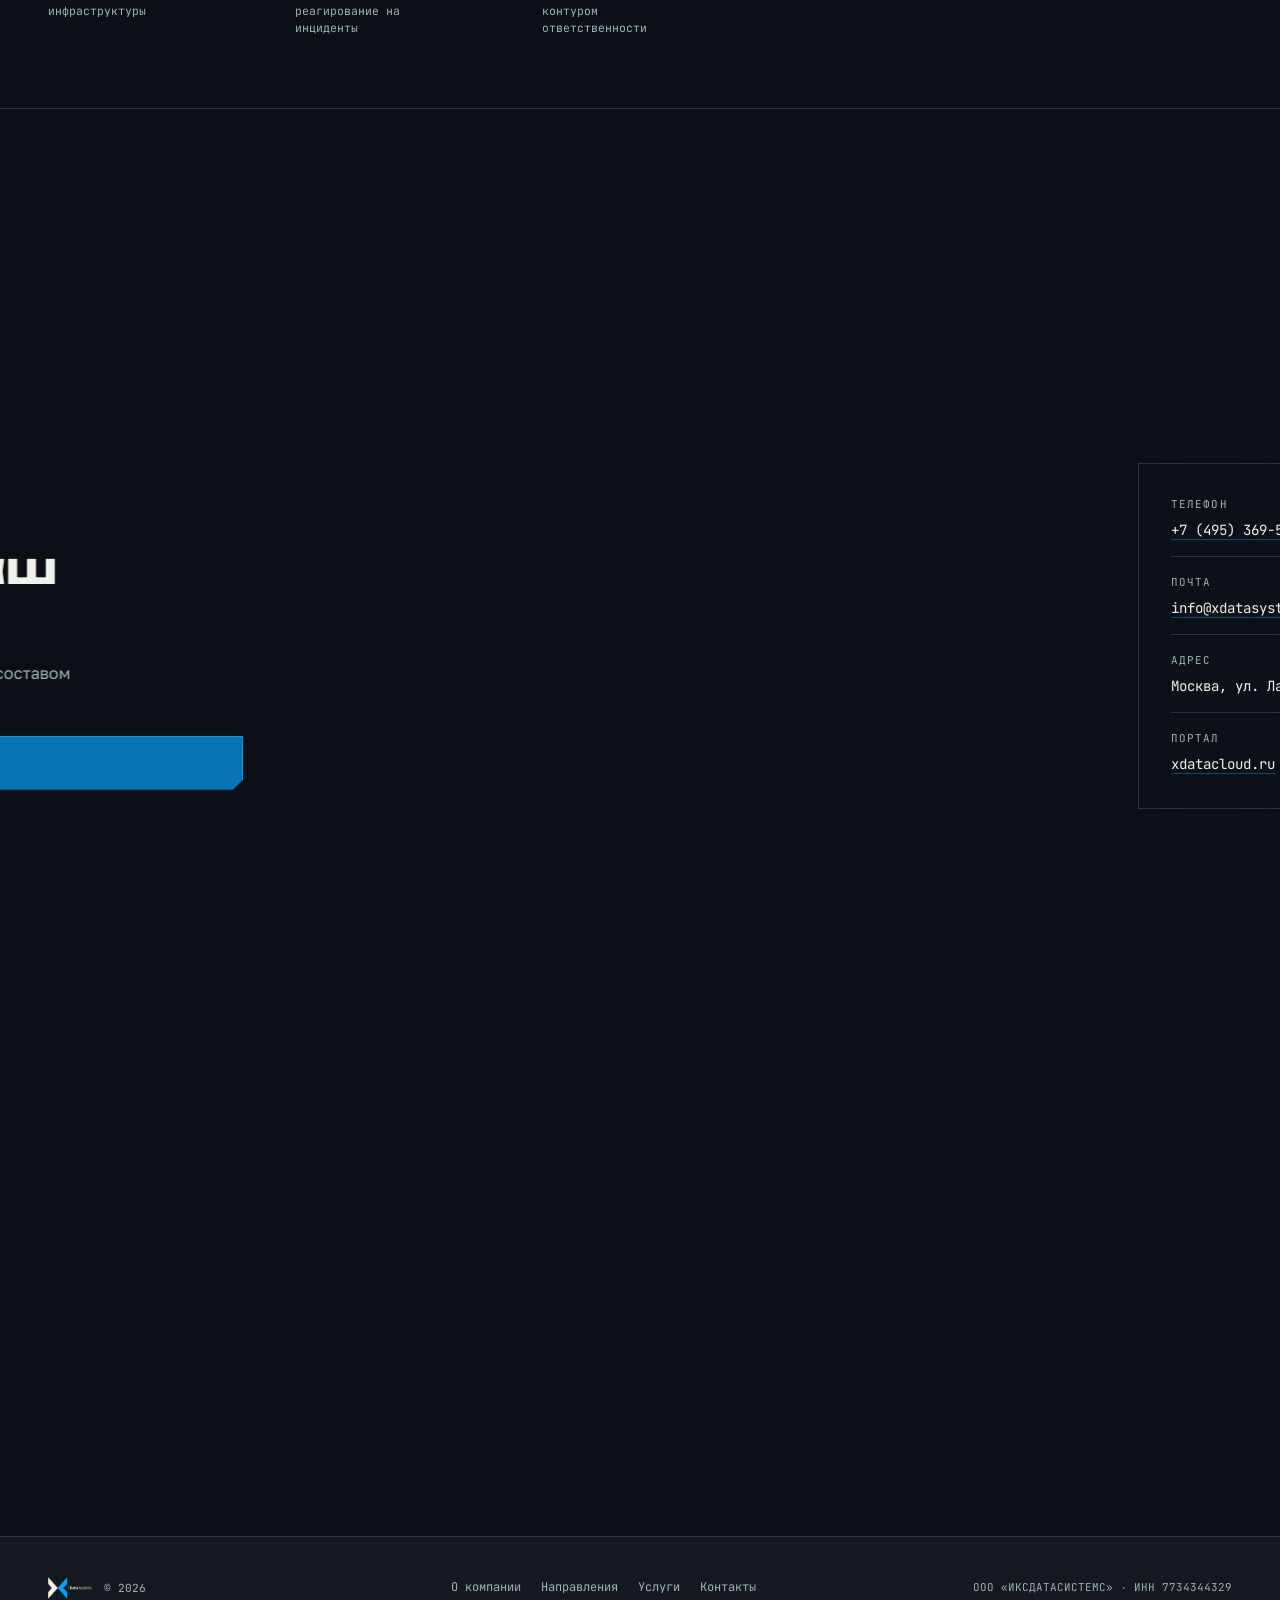
==== commit bde664bf: "feat: phone-only scroll interest — swipe carousel, bouncy entrances Desktop untouched (verified with" ====
--- a/index.html
+++ b/index.html
@@ -74,25 +74,31 @@
         <div class="pillars-head" data-reveal="clip">
           <p class="kicker">Направления</p>
           <h2>Одна команда, три уровня контроля</h2>
+          <p class="swipe-hint" aria-hidden="true">Смахните карточки</p>
         </div>
 
-        <article class="pillar-card card-a" data-reveal="up">
-          <span class="pillar-tag">IT</span>
-          <h3>Инфраструктура, которая не звонит вам ночью</h3>
-          <p>Проектирование и обслуживание серверной и сетевой инфраструктуры, облачные решения, автоматизация бизнес-процессов. Круглосуточная инженерная поддержка и отказоустойчивость 99,9% — на уровне договора, а не презентации.</p>
-        </article>
+        <!-- .pillars-cards is display:contents on desktop (the three cards
+             stay plain grid items, nothing changes there) and becomes a
+             swipeable snap-scroll carousel only below 760px -->
+        <div class="pillars-cards">
+          <article class="pillar-card card-a" data-reveal="up">
+            <span class="pillar-tag">IT</span>
+            <h3>Инфраструктура, которая не звонит вам ночью</h3>
+            <p>Проектирование и обслуживание серверной и сетевой инфраструктуры, облачные решения, автоматизация бизнес-процессов. Круглосуточная инженерная поддержка и отказоустойчивость 99,9% — на уровне договора, а не презентации.</p>
+          </article>
 
-        <article class="pillar-card card-b" data-reveal="up" data-reveal-delay="1">
-          <span class="pillar-tag">ИБ</span>
-          <h3>Периметр, проверенный на разрыв</h3>
-          <p>Аудит защищённости, реагирование на инциденты, внедрение SIEM и DLP, защита рабочих мест и сетевого контура. Ищем точки входа для атаки раньше, чем это сделает кто-то другой.</p>
-        </article>
+          <article class="pillar-card card-b" data-reveal="up" data-reveal-delay="1">
+            <span class="pillar-tag">ИБ</span>
+            <h3>Периметр, проверенный на разрыв</h3>
+            <p>Аудит защищённости, реагирование на инциденты, внедрение SIEM и DLP, защита рабочих мест и сетевого контура. Ищем точки входа для атаки раньше, чем это сделает кто-то другой.</p>
+          </article>
 
-        <article class="pillar-card card-c" data-reveal="up" data-reveal-delay="2">
-          <span class="pillar-tag">PR / GR</span>
-          <h3>Голос компании в момент, когда он важнее всего</h3>
-          <p>PR, GR и организация мероприятий для площадок, где решения принимаются лично — для тех же аудиторий, для которых мы строим инфраструктуру и защиту: регуляторов, партнёров, прессы.</p>
-        </article>
+          <article class="pillar-card card-c" data-reveal="up" data-reveal-delay="2">
+            <span class="pillar-tag">PR / GR</span>
+            <h3>Голос компании в момент, когда он важнее всего</h3>
+            <p>PR, GR и организация мероприятий для площадок, где решения принимаются лично — для тех же аудиторий, для которых мы строим инфраструктуру и защиту: регуляторов, партнёров, прессы.</p>
+          </article>
+        </div>
       </div>
     </section>
 
--- a/css/index.css
+++ b/css/index.css
@@ -75,6 +75,7 @@
    scroll is exactly what read as "cheap" here. ---------- */
 .pillars{ padding-block: clamp(4rem, 9vw, 7rem); background: var(--mist); }
 .pillars-head{ grid-column: 1 / -1; margin-bottom: clamp(2rem, 5vw, 3rem); max-width:640px; }
+.pillars-cards{ display: contents; } /* transparent wrapper on desktop — see the phone-only carousel below */
 .pillar-card{
   grid-column: span 4;
   background: var(--glass-bg);
@@ -96,6 +97,40 @@
   .card-b{ margin-top:0; }
 }
 
+.swipe-hint{ display:none; }
+
+/* ---------- phone only: pillars becomes a swipeable snap carousel instead
+   of a plain stack — the one thing on this page that's actually fun to
+   scroll with a thumb, not just a shrunk desktop layout. ---------- */
+@media (max-width: 760px){
+  .pillars-cards{
+    grid-column: 1 / -1; /* was defaulting to a single 1/12 auto-placed cell once it stopped being display:contents */
+    display:flex; gap:1rem; overflow-x:auto; scroll-snap-type:x mandatory;
+    -webkit-overflow-scrolling:touch; scrollbar-width:none; margin-top:1.5rem;
+    padding-bottom:.25rem;
+  }
+  .pillars-cards::-webkit-scrollbar{ display:none; }
+  .pillars-cards .pillar-card{
+    flex:0 0 82vw; scroll-snap-align:center; scroll-snap-stop:always;
+  }
+  .card-b{ margin-top:0; }
+
+  .swipe-hint{
+    display:flex; align-items:center; gap:.4rem;
+    font-family: var(--font-mono); font-size:.72rem; letter-spacing:.06em;
+    color: var(--gray); margin-top:.75rem;
+  }
+  .swipe-hint::before, .swipe-hint::after{ content:"›"; color: var(--blue); animation: swipe-nudge 1.6s ease-in-out infinite; }
+  .swipe-hint::before{ content:"‹"; animation-delay:.15s; }
+}
+@keyframes swipe-nudge{
+  0%, 100%{ transform:translateX(0); opacity:.5; }
+  50%{ transform:translateX(3px); opacity:1; }
+}
+@media (max-width:760px) and (prefers-reduced-motion: reduce){
+  .swipe-hint::before, .swipe-hint::after{ animation:none; }
+}
+
 /* ---------- stats: quick, native-speed section by design — the 3D
    background shows straight through since nothing here blurs it. ---------- */
 .stats{
@@ -109,6 +144,18 @@
   font-size: clamp(2.1rem, 4.8vw, 3.35rem); font-variant-numeric: tabular-nums;
 }
 .stat-label{ font-family: var(--font-mono); font-size:.72rem; color: var(--gray); line-height:1.5; max-width:22ch; }
+
+/* phone only: numbers pop in with a little overshoot instead of just fading up */
+@media (max-width: 760px){
+  .stat[data-reveal]{
+    transition: opacity .6s ease, transform .65s cubic-bezier(.34, 1.56, .64, 1);
+    transform: translateY(22px) scale(.8);
+  }
+  .stat[data-reveal].is-visible{ transform: translateY(0) scale(1); }
+}
+@media (max-width: 760px) and (prefers-reduced-motion: reduce){
+  .stat[data-reveal]{ transform:none; }
+}
 
 /* ---------- contact: pinned "closing perimeter" — the two panels start
    apart and js/main.js converges them as you scroll through. ---------- */
@@ -125,7 +172,23 @@
 /* transform is scroll-scrubbed by JS every frame — it must not inherit the
    generic [data-reveal] transition or the motion will lag behind the scrollbar */
 .contact-lead, .contact-data{ transition: opacity .8s ease; }
+
+/* phone only: the pin-converge above needs a tall scroll-jacked wrapper,
+   which is exactly the kind of trick that gets janky on mobile viewports
+   (address-bar resize mid-scroll) — so this is disabled per base.css, and
+   these panels get their own snappier, non-scrubbed entrance instead: a
+   bouncy tilt-in on arrival rather than a flat opacity fade. */
 @media (max-width: 760px){
+  .contact-lead, .contact-data{
+    transition: opacity .7s ease, transform .8s cubic-bezier(.34, 1.56, .64, 1) !important;
+  }
+  .contact-lead[data-reveal]{ transform: translateX(-32px) rotate(-3deg) scale(.94) !important; }
+  .contact-data[data-reveal]{ transform: translateX(32px) rotate(3deg) scale(.94) !important; }
+  .contact-lead[data-reveal].is-visible, .contact-data[data-reveal].is-visible{
+    transform: translateX(0) rotate(0) scale(1) !important;
+  }
+}
+@media (max-width: 760px) and (prefers-reduced-motion: reduce){
   .contact-lead, .contact-data{ transform:none !important; }
 }
 dl{ margin:0; display:flex; flex-direction:column; gap:1.1rem; font-family: var(--font-mono); font-size:.88rem; }
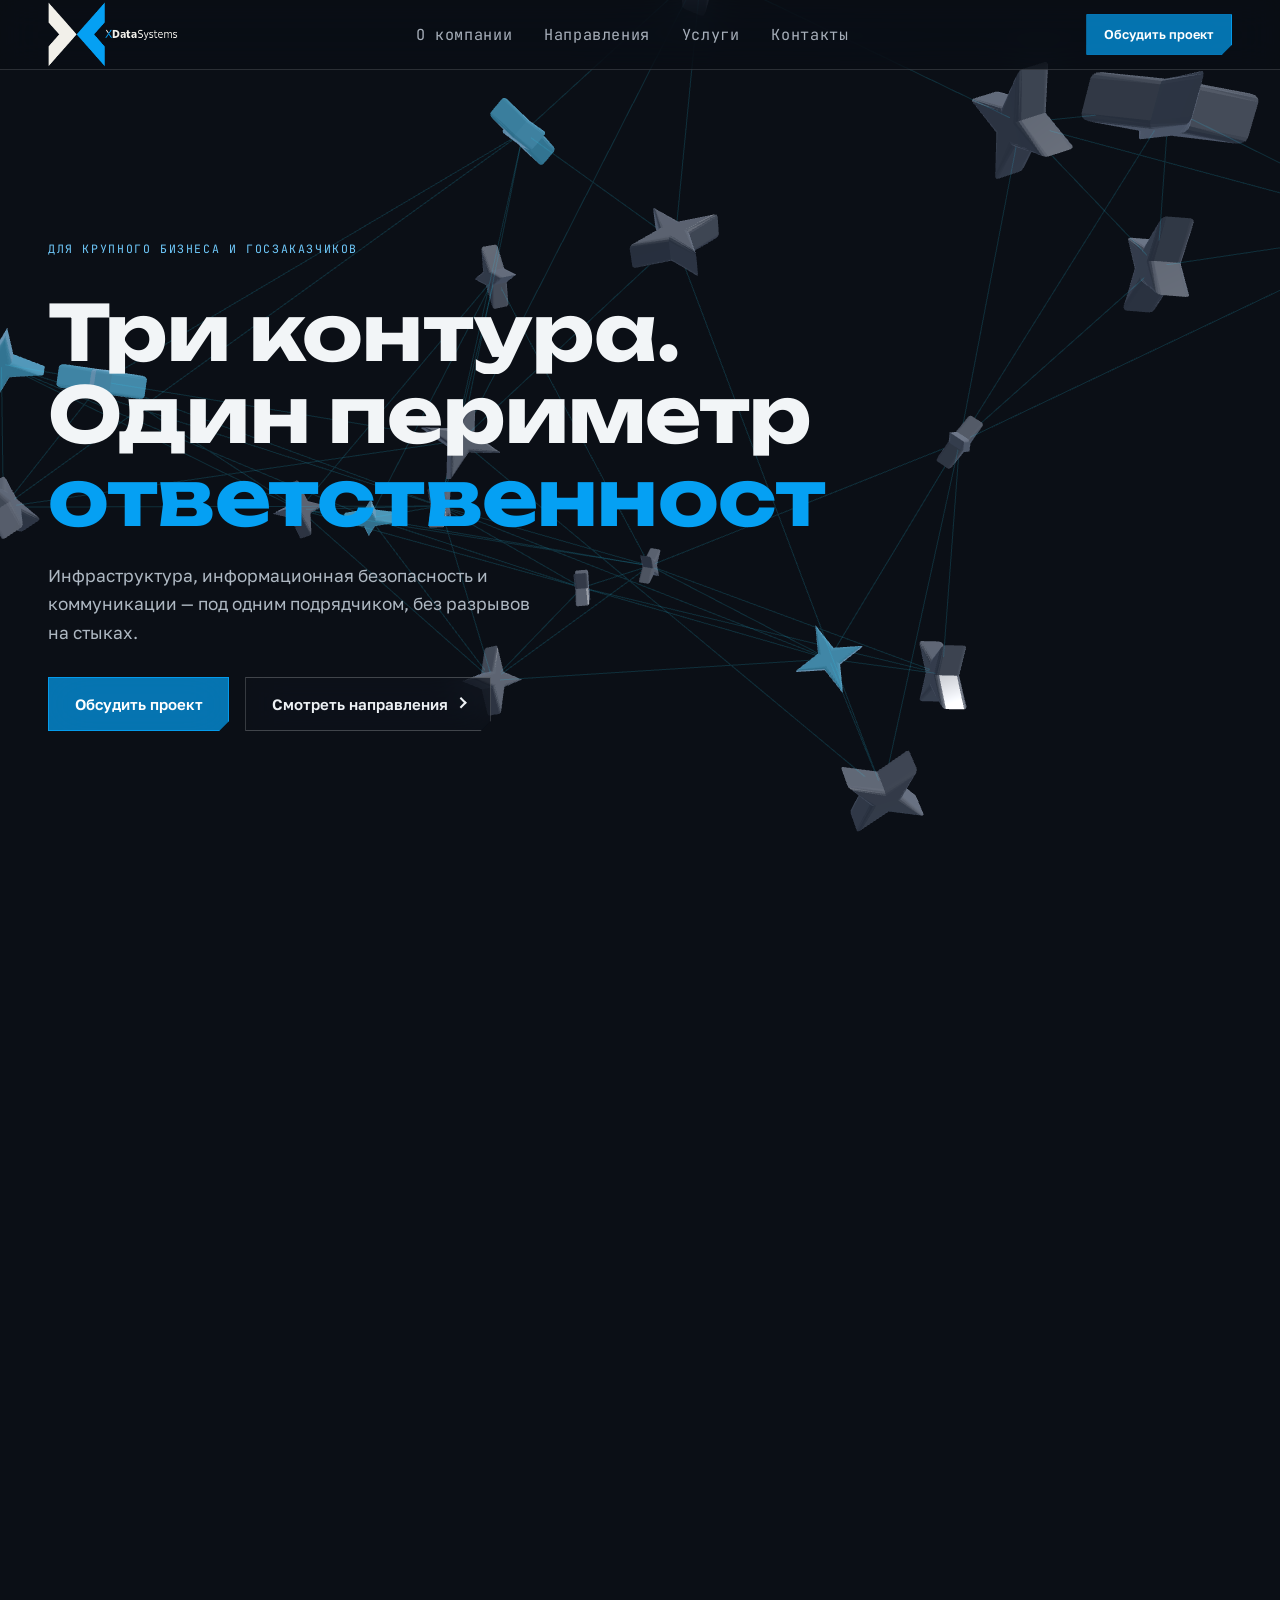
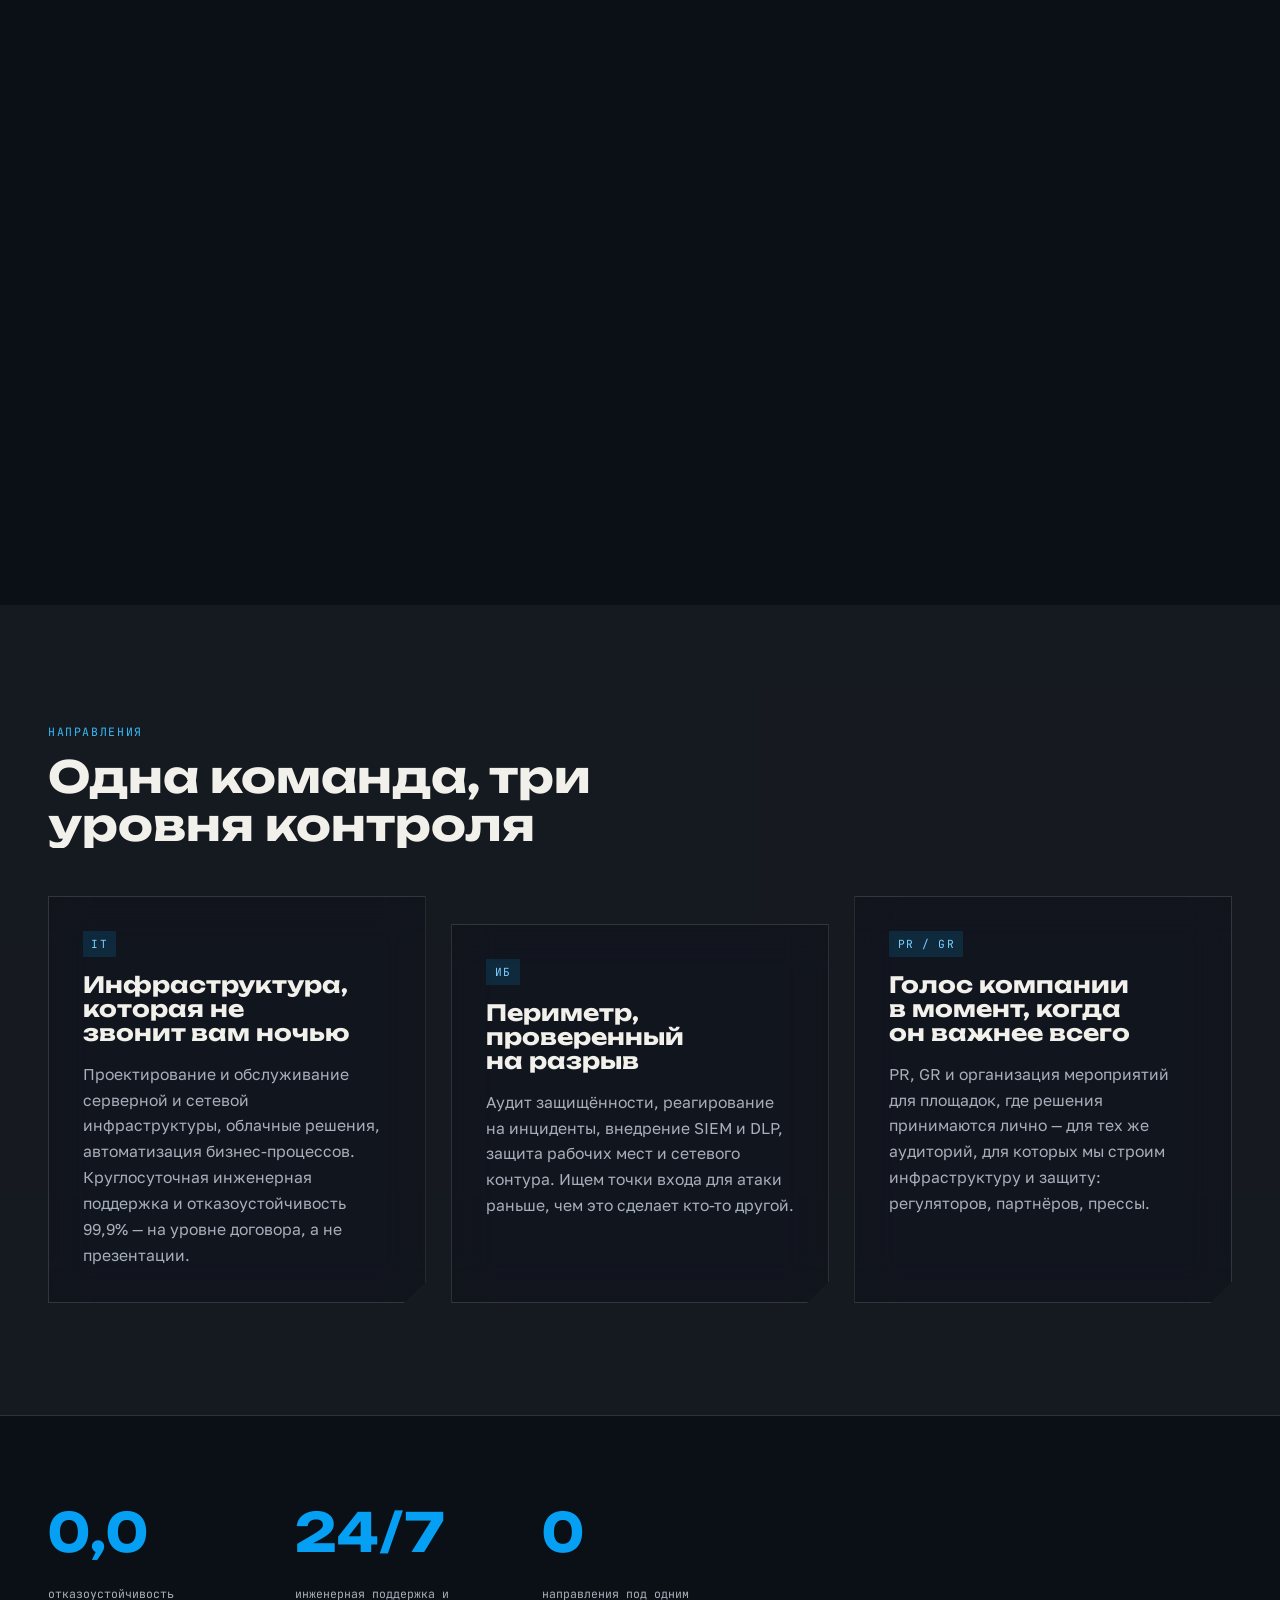
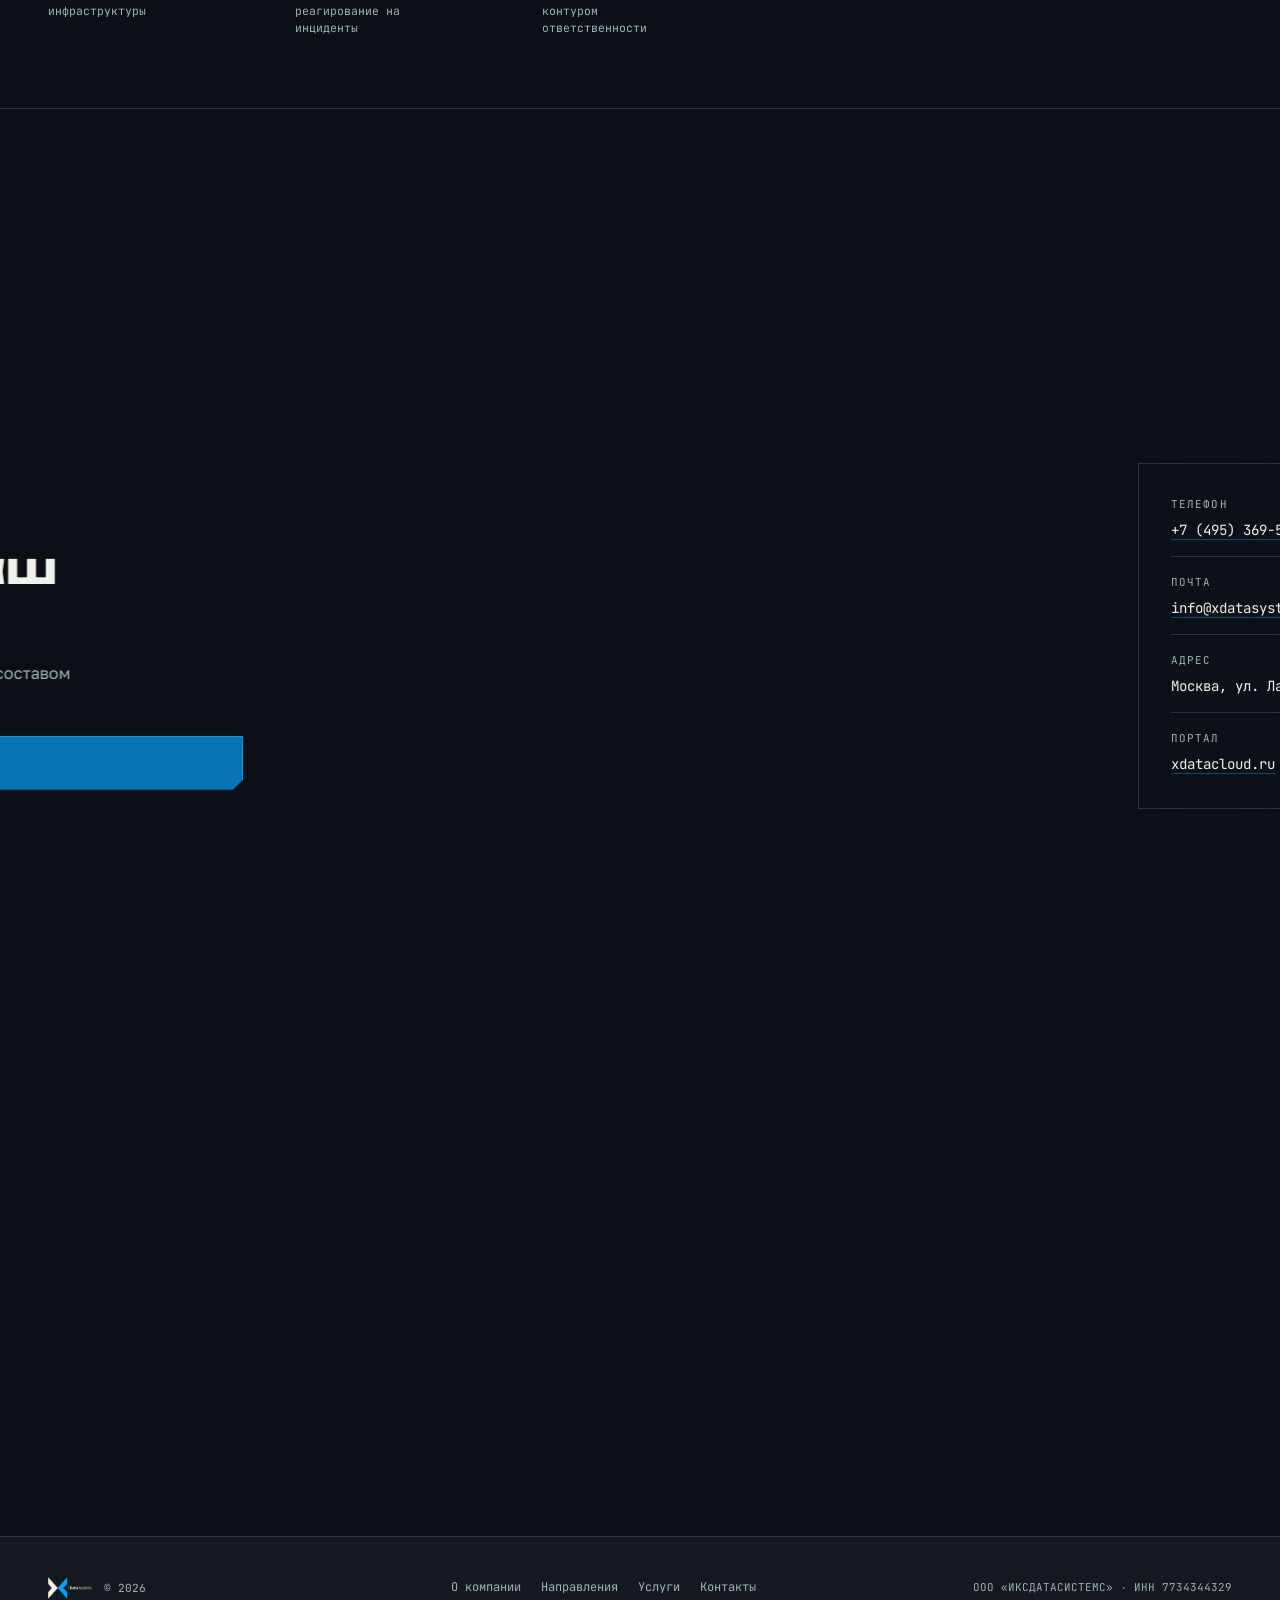
==== commit 45f649e1: "chore: trim comments to one line each Collapsed multi-line explanatory comment blocks across bg-scen" ====
--- a/index.html
+++ b/index.html
@@ -52,8 +52,7 @@
     </section>
 
     <section id="about" class="about">
-      <!-- held by its own pin so the parallax + heading wipe have time to
-           read, instead of flashing past at native scroll speed -->
+      <!-- pinned so the parallax + heading wipe have time to read -->
       <div id="about-pin-wrap" class="pin-wrap pin-wrap-medium">
         <div class="pin-stage">
           <div class="container">
@@ -77,9 +76,7 @@
           <p class="swipe-hint" aria-hidden="true">Смахните карточки</p>
         </div>
 
-        <!-- .pillars-cards is display:contents on desktop (the three cards
-             stay plain grid items, nothing changes there) and becomes a
-             swipeable snap-scroll carousel only below 760px -->
+        <!-- display:contents on desktop; swipeable carousel below 760px -->
         <div class="pillars-cards">
           <article class="pillar-card card-a" data-reveal="up">
             <span class="pillar-tag">IT</span>
@@ -121,8 +118,7 @@
     </section>
 
     <section id="contact" class="contact">
-      <!-- pinned "closing perimeter": the two panels hold apart, then
-           converge as you scroll through — a different mechanic again -->
+      <!-- pinned "closing perimeter": panels converge on scroll -->
       <div id="contact-pin-wrap" class="pin-wrap pin-wrap-short">
         <div class="pin-stage">
           <div class="container">
@@ -161,10 +157,7 @@
 
   <script src="js/main.js"></script>
 
-  <!-- self-hosted, no CDN: three.js core (bg-scene needs PMREMGenerator +
-       MeshPhysicalMaterial, both in core — no postprocessing chain needed
-       since bg-scene renders directly, no bloom pass) + GSAP/ScrollTrigger
-       for the camera choreography -->
+  <!-- self-hosted, no CDN: three.js core + GSAP/ScrollTrigger for the camera -->
   <script src="js/vendor/three/three.min.js"></script>
   <script src="js/vendor/gsap/gsap.min.js"></script>
   <script src="js/vendor/gsap/ScrollTrigger.min.js"></script>
--- a/css/base.css
+++ b/css/base.css
@@ -1,9 +1,5 @@
-/* =========================================================
-   base.css — shared foundation for ALL templates.
-   index.css and pages.css add ONLY what is unique to that
-   template. Colors, type, nav, footer, buttons, reveal
-   animation engine and layout grid all live here once.
-   ========================================================= */
+/* base.css — shared foundation for all templates: tokens, reset, type,
+   nav, footer, buttons, reveal engine, layout grid. */
 
 /* ---------- fonts (self-hosted, real files, not CDN) ---------- */
 @font-face{ font-family:'Unbounded'; font-weight:700; font-style:normal; font-display:swap; src:url('../fonts/unbounded-700.woff2') format('woff2'); }
@@ -14,11 +10,7 @@
 @font-face{ font-family:'JetBrains Mono'; font-weight:400; font-style:normal; font-display:swap; src:url('../fonts/jbmono-400.woff2') format('woff2'); }
 @font-face{ font-family:'JetBrains Mono'; font-weight:500; font-style:normal; font-display:swap; src:url('../fonts/jbmono-500.woff2') format('woff2'); }
 
-/* ---------- tokens ----------
-   Dark-glass theme: the page itself is transparent so the fixed
-   #bg-scene 3D layer (see below) shows through everywhere, not just
-   behind the hero. Text/neutrals flip to light-on-dark; --blue stays
-   the exact brand blue sampled from the logo. */
+/* ---------- tokens: dark-glass theme, page transparent so #bg-scene shows through ---------- */
 :root{
   --blue: #05a0f3;
   --blue-deep: #35bbfb; /* lighter tint for hover on dark, deep blue would vanish */
@@ -69,10 +61,7 @@
 ::selection{ background: var(--blue); color:#fff; }
 :focus-visible{ outline:2px solid var(--blue); outline-offset:3px; }
 
-/* ---------- persistent 3D background ----------
-   Fixed behind literally everything; the page's own sections stay
-   transparent (or a faint --mist wash) so this reads through as you
-   scroll, instead of being hero-only decoration. */
+/* ---------- persistent 3D background: fixed behind every section, not just the hero ---------- */
 #bg-scene{
   position:fixed; inset:0; width:100vw; height:100vh;
   z-index:-1; background:#0b0f16; /* instant fallback color before WebGL's first frame */
@@ -103,10 +92,7 @@
 }
 .full{ grid-column: 1 / -1; }
 
-/* ---------- buttons (signature clipped corner, no rounded-lg) ----------
-   both variants are glass now, not flat fills — a translucent blue pane
-   for primary, dark glass for ghost, so buttons read as the same material
-   as the cards instead of sitting on top of the scene like flat UI chrome. */
+/* ---------- buttons: glass, not flat fills — same material as the cards (signature clipped corner) ---------- */
 .btn{
   font-family: var(--font-body); font-weight:600; font-size:.94rem;
   padding:.85rem 1.6rem;
@@ -224,9 +210,7 @@
   [data-reveal], .line-inner{ transition:none !important; opacity:1 !important; transform:none !important; clip-path:none !important; }
 }
 
-/* ---------- pinned scroll-track: generic "hold the section, animate its
-   content across the hold" mechanism. main.js drives the actual motion;
-   any page can reuse the wrap/stage pair for its own content. ---------- */
+/* ---------- pinned scroll-track: generic hold-and-animate wrap/stage pair, driven by main.js ---------- */
 .pin-wrap{ position:relative; height:190vh; }
 .pin-wrap-medium{ height:145vh; }
 .pin-wrap-short{ height:150vh; }
--- a/css/index.css
+++ b/css/index.css
@@ -1,11 +1,5 @@
-/* =========================================================
-   index.css — ONLY what is unique to the homepage.
-   Everything shared (colors, type, nav, footer, buttons,
-   reveal engine, glass tokens) lives in base.css. The 3D
-   background itself lives in #bg-scene (fixed, z-index:-1,
-   see base.css) — every section here is transparent or a
-   faint --mist wash so it reads through as you scroll.
-   ========================================================= */
+/* index.css — homepage-only styles; shared stuff lives in base.css.
+   Sections stay transparent/--mist so #bg-scene reads through. */
 
 /* ---------- hero ---------- */
 .hero{
@@ -20,7 +14,7 @@
   grid-column: 1 / 9;
   padding-block: clamp(2.5rem, 6vw, 4rem);
   display:flex; flex-direction:column; gap:1.35rem;
-  /* recedes as you start scrolling, instead of just sliding off under the next section */
+  /* recedes on scroll rather than just sliding off */
   opacity: calc(1 - var(--scrub, 0) * 1.15);
   transform: translateY(calc(var(--scrub, 0) * 40px)) scale(calc(1 - var(--scrub, 0) * 0.06));
 }
@@ -46,14 +40,11 @@
 .hero-sub{ max-width:46ch; font-size:1.08rem; }
 .hero-cta{ display:flex; gap:1rem; flex-wrap:wrap; margin-top:.5rem; }
 
-/* ---------- about: pinned two-speed parallax + a heading that wipes in
-   as the hold progresses — a different mechanic from the hero's recede
-   and the pillars below. ---------- */
+/* ---------- about: pinned two-speed parallax + heading wipe-in ---------- */
 .about{ overflow:clip; }
 .about-head{ grid-column: 1 / 6; transform: translateY(calc(var(--scrub, 0) * -22px)); }
 .about-body{ grid-column: 7 / 13; padding-top:.4rem; transform: translateY(calc(var(--scrub, 0) * 16px)); }
-/* the entrance clip/opacity should still ease in, but the scrub transform above must track
-   the scrollbar 1:1 with no easing — so replace the generic [data-reveal] transition here */
+/* override the generic [data-reveal] transition: scrub transform must track the scrollbar with no easing */
 .about-head, .about-body{ transition: opacity .8s ease, clip-path 1s cubic-bezier(.16,1,.3,1); }
 .about-head h2{
   clip-path: inset(0 calc((1 - min(var(--scrub, 0) * 2.5, 1)) * 100%) 0 0);
@@ -68,14 +59,11 @@
   .about-head h2{ clip-path:none !important; }
 }
 
-/* ---------- pillars: three floating glass cards. The "different scroll
-   speed" for this section now comes from the 3D camera doing its big
-   orbit move behind them (see js/bg-scene.js), not from the cards
-   themselves sliding around — a DOM trick fighting the page's native
-   scroll is exactly what read as "cheap" here. ---------- */
+/* ---------- pillars: three floating glass cards; the scroll interest here
+   is the 3D camera's orbit move (js/bg-scene.js), not the cards moving ---------- */
 .pillars{ padding-block: clamp(4rem, 9vw, 7rem); background: var(--mist); }
 .pillars-head{ grid-column: 1 / -1; margin-bottom: clamp(2rem, 5vw, 3rem); max-width:640px; }
-.pillars-cards{ display: contents; } /* transparent wrapper on desktop — see the phone-only carousel below */
+.pillars-cards{ display: contents; } /* transparent wrapper — becomes a carousel on phone, below */
 .pillar-card{
   grid-column: span 4;
   background: var(--glass-bg);
@@ -99,12 +87,10 @@
 
 .swipe-hint{ display:none; }
 
-/* ---------- phone only: pillars becomes a swipeable snap carousel instead
-   of a plain stack — the one thing on this page that's actually fun to
-   scroll with a thumb, not just a shrunk desktop layout. ---------- */
+/* ---------- phone only: pillars becomes a swipeable snap carousel ---------- */
 @media (max-width: 760px){
   .pillars-cards{
-    grid-column: 1 / -1; /* was defaulting to a single 1/12 auto-placed cell once it stopped being display:contents */
+    grid-column: 1 / -1; /* else it auto-places into a single 1/12 cell once display:contents drops */
     display:flex; gap:1rem; overflow-x:auto; scroll-snap-type:x mandatory;
     -webkit-overflow-scrolling:touch; scrollbar-width:none; margin-top:1.5rem;
     padding-bottom:.25rem;
@@ -131,8 +117,7 @@
   .swipe-hint::before, .swipe-hint::after{ animation:none; }
 }
 
-/* ---------- stats: quick, native-speed section by design — the 3D
-   background shows straight through since nothing here blurs it. ---------- */
+/* ---------- stats: quick, native-speed section — nothing here blurs the 3D bg ---------- */
 .stats{
   border-top:1px solid var(--line); border-bottom:1px solid var(--line);
   padding-block: clamp(3rem,6vw,4.5rem);
@@ -157,8 +142,7 @@
   .stat[data-reveal]{ transform:none; }
 }
 
-/* ---------- contact: pinned "closing perimeter" — the two panels start
-   apart and js/main.js converges them as you scroll through. ---------- */
+/* ---------- contact: pinned "closing perimeter", converged by js/main.js on scroll ---------- */
 .contact{ padding-block: clamp(3rem, 6vw, 5rem) 0; }
 .contact-lead{ grid-column: 1 / 7; display:flex; flex-direction:column; gap:1.35rem; align-self:center; will-change:transform; }
 .contact-lead p{ font-size:1.02rem; max-width:44ch; }
@@ -169,15 +153,11 @@
   border:1px solid var(--line);
   padding: clamp(1.5rem,3vw,2rem);
 }
-/* transform is scroll-scrubbed by JS every frame — it must not inherit the
-   generic [data-reveal] transition or the motion will lag behind the scrollbar */
+/* JS scrub-drives transform every frame; can't inherit the generic [data-reveal] transition or it'll lag */
 .contact-lead, .contact-data{ transition: opacity .8s ease; }
 
-/* phone only: the pin-converge above needs a tall scroll-jacked wrapper,
-   which is exactly the kind of trick that gets janky on mobile viewports
-   (address-bar resize mid-scroll) — so this is disabled per base.css, and
-   these panels get their own snappier, non-scrubbed entrance instead: a
-   bouncy tilt-in on arrival rather than a flat opacity fade. */
+/* phone only: pin-converge is disabled (base.css) since tall scroll-jacked
+   wrappers get janky with mobile address-bar resize — bouncy tilt-in instead */
 @media (max-width: 760px){
   .contact-lead, .contact-data{
     transition: opacity .7s ease, transform .8s cubic-bezier(.34, 1.56, .64, 1) !important;
